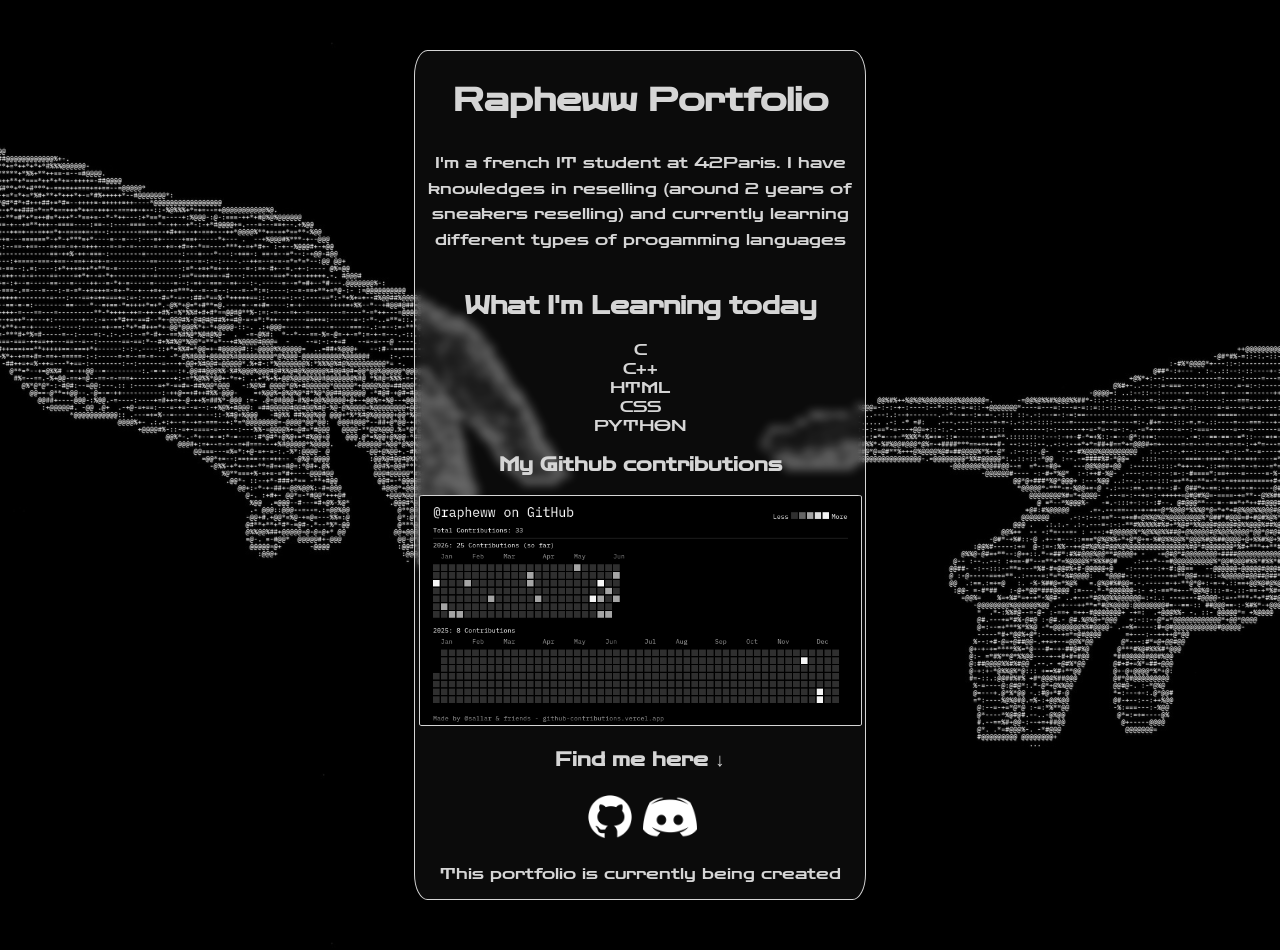
==== index.html @ 946ac12a "fist version" ====
<!DOCTYPE html>
<html lang="en">
<head>
    <meta charset="UTF-8">
    <meta name="viewport" content="width=device-width, initial-scale=1.0">
    <title>rapheww</title>
    <link rel="stylesheet" href="style.css">
    
    <link rel="preconnect" href="https://fonts.googleapis.com">
    <link rel="preconnect" href="https://fonts.gstatic.com" crossorigin>
    <link href="https://fonts.googleapis.com/css2?family=Zen+Dots&display=swap" rel="stylesheet">
</head>
<body>
    <div class="card">
        <h1>Rapheww Portfolio</h1>
        <p class="bio">I'm a french IT student at 42Paris. I have knowledges in reselling (around 2 years of sneakers reselling) and currently  learning different types of progamming languages</p>
        <h2>What I'm Learning today</h2>
        <ul>
            <li>C</li>
            <li>C++</li>
            <li>HTML</li>
            <li>CSS</li>
            <li>PYTHON</li>
        </ul>
        <h3>My Github contributions</h3>
        <img class="githubcommit" src="contributions.png" alt="contributions github">
        <h3>Find me here ↓</h3>
        <a href="https://github.com/rapheww"><img class="social" src="github.png" alt="github img link"></a>
        <a href="https://discordapp.com/users/512338745471795251"><img class="social" src="discord.png" alt="discord img link"></a>
        <p class="status">This portfolio is currently being created</p>
    </div>
    
</body>
</html>
---- style.css ----
html, body {
    height: 100%;
    margin: 0;
}

body {
    background-image: url('bg.jpg');
    background-size: cover;
    background-position: center;

    color: #D5D5D5;
    font-family: 'Zen Dots', sans-serif;
    text-align: center;

    height: 100vh;
    margin-top: 50px;
}
.card{
    display: block;
    border-radius: 3%;
    background-color: rgba(211, 211, 211, 0.05);
    backdrop-filter: blur(5px) brightness(1);
    width: 450px;
    margin: auto;
    border: 1px solid #D5D5D5;
    transition: transform 0.5s;
}
.card:hover{
    transform: scale(1.1);
}
h1{
    margin: 30px; 
}
.bio{
    max-width: 700px; 
    margin: 0 auto 40px auto; 
    line-height: 1.6;
}
ul{
    list-style-type: none; 
    padding-left: 0px;
    text-align: center; 
    display: block;
}
.social{
    display: inline;
    margin: auto;
    width: 12%;
}

.githubcommit{
    border-radius: 1%;
    border: 1px solid #D5D5D5;
    display: inline;
    margin: auto;
    width: 98%;
}

.zen-dots-regular{
    font-family: "Zen Dots", sans-serif; 
    font-weight: 400; 
    font-style: normal;
}
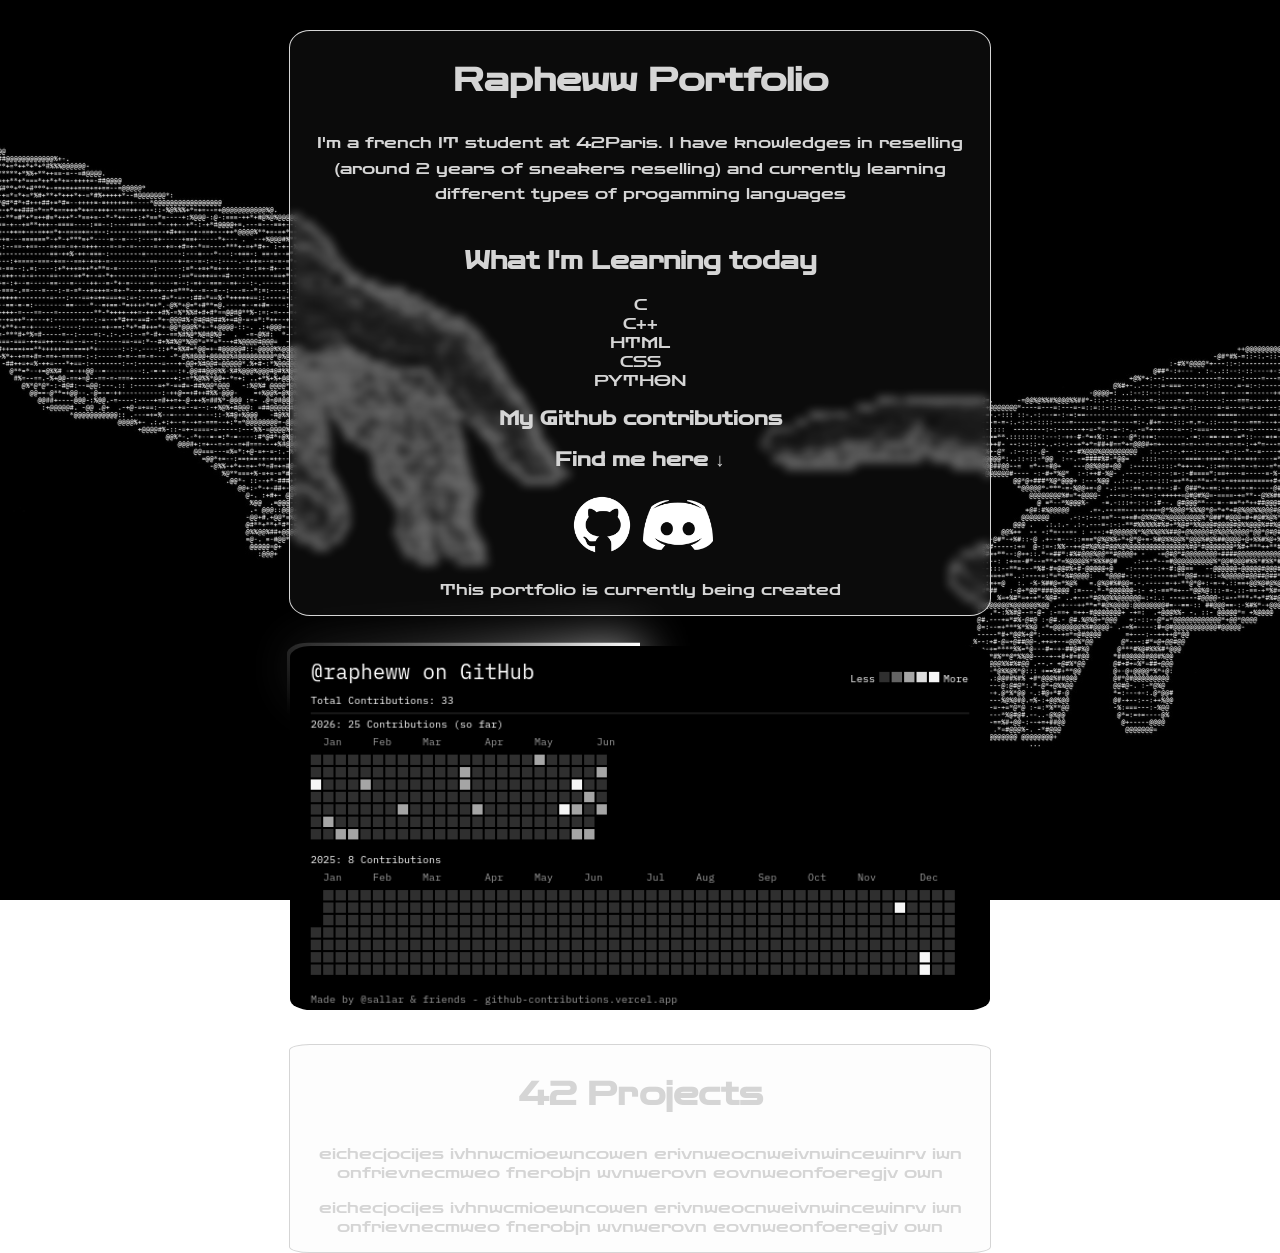
==== commit 0705851f: "add border" ====
--- a/index.html
+++ b/index.html
@@ -9,6 +9,7 @@
     <link rel="preconnect" href="https://fonts.googleapis.com">
     <link rel="preconnect" href="https://fonts.gstatic.com" crossorigin>
     <link href="https://fonts.googleapis.com/css2?family=Zen+Dots&display=swap" rel="stylesheet">
+    
 </head>
 <body>
     <div class="card">
@@ -23,12 +24,19 @@
             <li>PYTHON</li>
         </ul>
         <h3>My Github contributions</h3>
-        <img class="githubcommit" src="contributions.png" alt="contributions github">
+        
         <h3>Find me here ↓</h3>
         <a href="https://github.com/rapheww"><img class="social" src="github.png" alt="github img link"></a>
         <a href="https://discordapp.com/users/512338745471795251"><img class="social" src="discord.png" alt="discord img link"></a>
         <p class="status">This portfolio is currently being created</p>
     </div>
-    
+    <div class="githubcommits">
+        <img class="githubcommit" src="contributions.png" alt="contributions github">
+    </div>
+    <div class="projects">
+        <h1>42 Projects</h1>
+        <p>eichecjocijes ivhnwcmioewncowen erivnweocnweivnwincewinrv iwn onfrievnecmweo fnerobjn wvnwerovn eovnweonfoeregjv own </p>
+        <p>eichecjocijes ivhnwcmioewncowen erivnweocnweivnwincewinrv iwn onfrievnecmweo fnerobjn wvnwerovn eovnweonfoeregjv own </p>
+    </div>
 </body>
 </html>
--- a/style.css
+++ b/style.css
@@ -7,27 +7,31 @@
     background-image: url('bg.jpg');
     background-size: cover;
     background-position: center;
+    background-attachment: fixed;
 
     color: #D5D5D5;
     font-family: 'Zen Dots', sans-serif;
     text-align: center;
 
     height: 100vh;
-    margin-top: 50px;
+    margin-top: 30px;
 }
+
 .card{
     display: block;
     border-radius: 3%;
     background-color: rgba(211, 211, 211, 0.05);
     backdrop-filter: blur(5px) brightness(1);
-    width: 450px;
+    width: 700px;
     margin: auto;
     border: 1px solid #D5D5D5;
     transition: transform 0.5s;
 }
+
 .card:hover{
-    transform: scale(1.1);
+    transform: scale(1.05);
 }
+
 h1{
     margin: 30px; 
 }
@@ -45,15 +49,82 @@
 .social{
     display: inline;
     margin: auto;
-    width: 12%;
+    width: 10%;
+    transition: transform 0.5s;
+}
+
+.social:hover{
+    transform: scale(1.1);
+}
+
+.githubcommits{
+    display: inline-block;
+    position: relative;
+    margin: auto;
+    margin-top: 30px;
+    width: 700px;
+    transition: transform 0.5s;
+}
+
+.githubcommits:hover{
+    transform: scale(1.05);
 }
 
 .githubcommit{
-    border-radius: 1%;
+    border-radius: 3%;
+    display: block;
+    margin: auto;
+    width: 100%;
+}
+
+@property --angle{
+    syntax: "<angle>";
+    initial-value: 0deg;
+    inherits: false;
+}
+
+.githubcommits::after, .githubcommits::before{
+    content: '';
+    position: absolute;
+    height: 100%;
+    width: 100%;
+    background-image: conic-gradient(from var(--angle), transparent 80%, white);
+    top: 50%;
+    left: 50%;
+    translate: -50% -50%;
+    z-index: -1;
+    padding: 3px;
+    border-radius: 3%;
+    animation: 5s spin linear infinite;
+}
+.githubcommits::before{
+    filter: blur(1.5rem);
+    opacity: 0.75;
+}
+
+@keyframes spin{
+    from{
+        --angle: 0deg;
+    }
+    to{
+        --angle: 360deg;
+    }
+}
+
+.projects{
+    display: block;
+    border-radius: 3%;
+    background-color: rgba(211, 211, 211, 0.05);
+    backdrop-filter: blur(5px) brightness(1);
+    width: 700px;
+    margin: auto;
+    margin-top: 30px;
     border: 1px solid #D5D5D5;
-    display: inline;
-    margin: auto;
-    width: 98%;
+    transition: transform 0.5s;
+}
+
+.projects:hover{
+    transform: scale(1.05);
 }
 
 .zen-dots-regular{
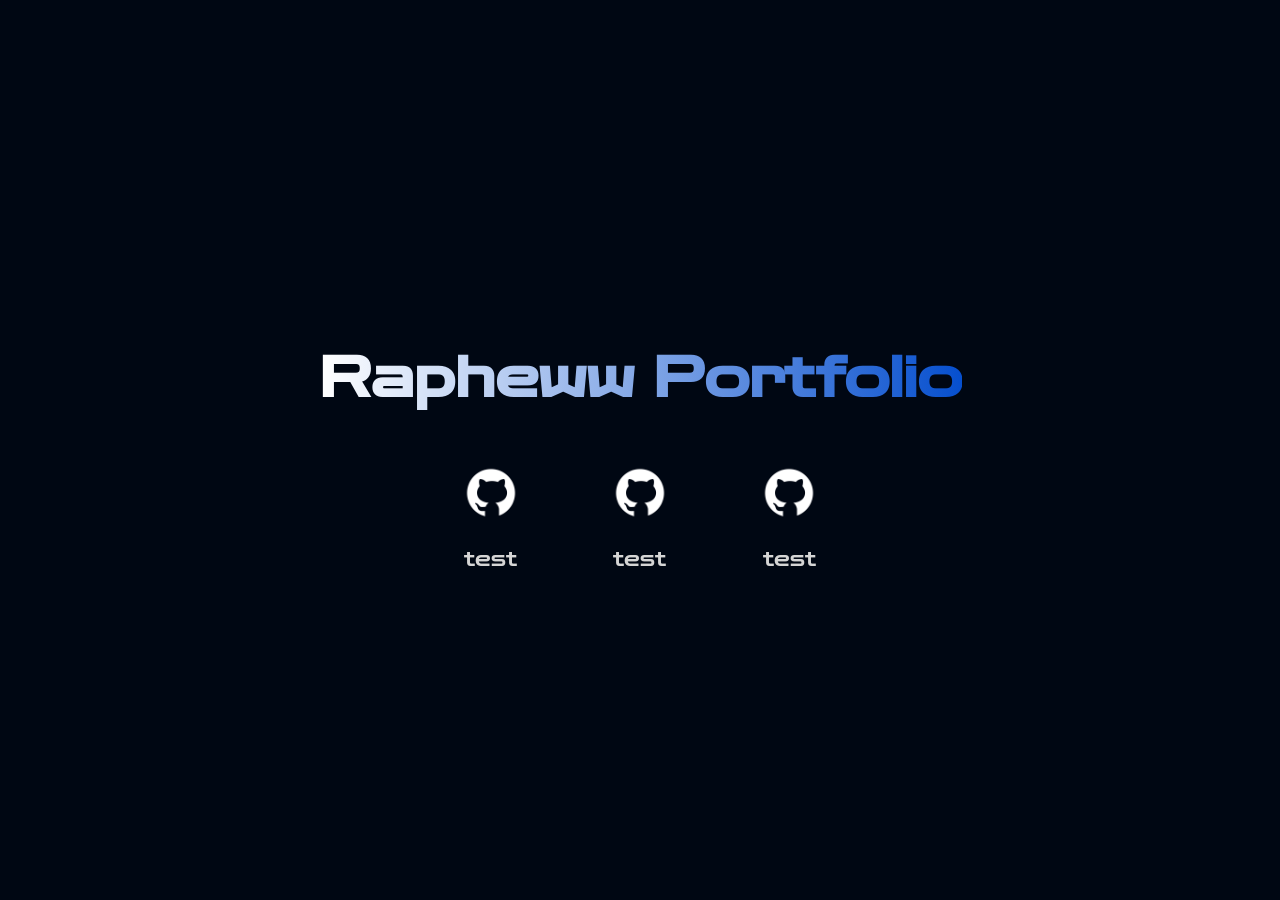
==== commit 118ee058: "new version" ====
--- a/index.html
+++ b/index.html
@@ -3,40 +3,30 @@
 <head>
     <meta charset="UTF-8">
     <meta name="viewport" content="width=device-width, initial-scale=1.0">
-    <title>rapheww</title>
+    <title>Home</title>
     <link rel="stylesheet" href="style.css">
-    
+
     <link rel="preconnect" href="https://fonts.googleapis.com">
     <link rel="preconnect" href="https://fonts.gstatic.com" crossorigin>
     <link href="https://fonts.googleapis.com/css2?family=Zen+Dots&display=swap" rel="stylesheet">
-    
 </head>
 <body>
+    <div class="intro">
+        <h1>Rapheww Portfolio</h1>
+    </div>
     <div class="card">
-        <h1>Rapheww Portfolio</h1>
-        <p class="bio">I'm a french IT student at 42Paris. I have knowledges in reselling (around 2 years of sneakers reselling) and currently  learning different types of progamming languages</p>
-        <h2>What I'm Learning today</h2>
-        <ul>
-            <li>C</li>
-            <li>C++</li>
-            <li>HTML</li>
-            <li>CSS</li>
-            <li>PYTHON</li>
-        </ul>
-        <h3>My Github contributions</h3>
-        
-        <h3>Find me here ↓</h3>
-        <a href="https://github.com/rapheww"><img class="social" src="github.png" alt="github img link"></a>
-        <a href="https://discordapp.com/users/512338745471795251"><img class="social" src="discord.png" alt="discord img link"></a>
-        <p class="status">This portfolio is currently being created</p>
-    </div>
-    <div class="githubcommits">
-        <img class="githubcommit" src="contributions.png" alt="contributions github">
-    </div>
-    <div class="projects">
-        <h1>42 Projects</h1>
-        <p>eichecjocijes ivhnwcmioewncowen erivnweocnweivnwincewinrv iwn onfrievnecmweo fnerobjn wvnwerovn eovnweonfoeregjv own </p>
-        <p>eichecjocijes ivhnwcmioewncowen erivnweocnweivnwincewinrv iwn onfrievnecmweo fnerobjn wvnwerovn eovnweonfoeregjv own </p>
+        <div class="me">
+                <a href="home.html"><img id="me" src="github.png" alt="me img link"></a>
+                <p>test</p>
+        </div>
+        <div class="learn">
+                <a href="home.html"><img id="me" src="github.png" alt="me img link"></a>
+                <p>test</p>
+        </div>
+        <div class="project">
+                <a href="home.html"><img id="me" src="github.png" alt="me img link"></a>
+                <p>test</p>
+        </div>
     </div>
 </body>
 </html>
--- a/style.css
+++ b/style.css
@@ -1,10 +1,10 @@
 html, body {
-    height: 100%;
+    min-height: 100%;
     margin: 0;
 }
 
 body {
-    background-image: url('bg.jpg');
+    background-color: #000713;
     background-size: cover;
     background-position: center;
     background-attachment: fixed;
@@ -13,118 +13,75 @@
     font-family: 'Zen Dots', sans-serif;
     text-align: center;
 
-    height: 100vh;
-    margin-top: 30px;
+    min-height: 100vh;
+
+    box-sizing: border-box;
+    display: flex;
+    flex-direction: column;
+    justify-content: center;
+    align-items: center;
+    gap: 15px;
 }
 
-.card{
-    display: block;
-    border-radius: 3%;
-    background-color: rgba(211, 211, 211, 0.05);
-    backdrop-filter: blur(5px) brightness(1);
-    width: 700px;
-    margin: auto;
-    border: 1px solid #D5D5D5;
-    transition: transform 0.5s;
+.slide-in {
+    opacity: 0;
+    transform: translateY(20px);
+    animation: slideIn 1.5s ease forwards;
 }
 
-.card:hover{
-    transform: scale(1.05);
-}
-
-h1{
-    margin: 30px; 
-}
-.bio{
-    max-width: 700px; 
-    margin: 0 auto 40px auto; 
-    line-height: 1.6;
-}
-ul{
-    list-style-type: none; 
-    padding-left: 0px;
-    text-align: center; 
-    display: block;
-}
-.social{
-    display: inline;
-    margin: auto;
-    width: 10%;
-    transition: transform 0.5s;
-}
-
-.social:hover{
-    transform: scale(1.1);
-}
-
-.githubcommits{
-    display: inline-block;
-    position: relative;
-    margin: auto;
-    margin-top: 30px;
-    width: 700px;
-    transition: transform 0.5s;
-}
-
-.githubcommits:hover{
-    transform: scale(1.05);
-}
-
-.githubcommit{
-    border-radius: 3%;
-    display: block;
-    margin: auto;
-    width: 100%;
-}
-
-@property --angle{
-    syntax: "<angle>";
-    initial-value: 0deg;
-    inherits: false;
-}
-
-.githubcommits::after, .githubcommits::before{
-    content: '';
-    position: absolute;
-    height: 100%;
-    width: 100%;
-    background-image: conic-gradient(from var(--angle), transparent 80%, white);
-    top: 50%;
-    left: 50%;
-    translate: -50% -50%;
-    z-index: -1;
-    padding: 3px;
-    border-radius: 3%;
-    animation: 5s spin linear infinite;
-}
-.githubcommits::before{
-    filter: blur(1.5rem);
-    opacity: 0.75;
-}
-
-@keyframes spin{
-    from{
-        --angle: 0deg;
+@keyframes slideIn {
+    from {
+        opacity: 0;
+        transform: translateY(20px);
     }
-    to{
-        --angle: 360deg;
+    to {
+        opacity: 1;
+        transform: translateY(0);
     }
 }
 
-.projects{
-    display: block;
-    border-radius: 3%;
-    background-color: rgba(211, 211, 211, 0.05);
-    backdrop-filter: blur(5px) brightness(1);
-    width: 700px;
-    margin: auto;
-    margin-top: 30px;
-    border: 1px solid #D5D5D5;
-    transition: transform 0.5s;
+.intro h1,
+.card div {
+    opacity: 0;
+    animation: slideIn 3s cubic-bezier(0.22, 1, 0.36, 1) forwards;
 }
 
-.projects:hover{
-    transform: scale(1.05);
+.intro h1{
+    display: inline-block;
+    background: linear-gradient(to right, white, #064fce);
+    background-clip: text;
+    -webkit-background-clip: text;
+    -webkit-text-fill-color: transparent;
+    font-size: 55px;
+    /* border: 1px solid red; */
+}
+
+.card {
+    display: flex;
+    justify-content: center;
+    /* border: 1px solid green; */
+    width: 35%;
+}
+
+.card div {
+    /* border: 1px solid red; */
+    width: 34%;
+    display: flex;
+    flex-direction: column;
+    justify-content: center;
+    align-items: center;
+}
+
+.card div img {
+    /* border: 1px solid blue; */
+    width: 40%;
+    height: auto;
+    margin-bottom: auto;
+}
+
+.card div p{
+    /* border: 1px solid purple; */
+    font-size: 20px;
 }
 
 .zen-dots-regular{
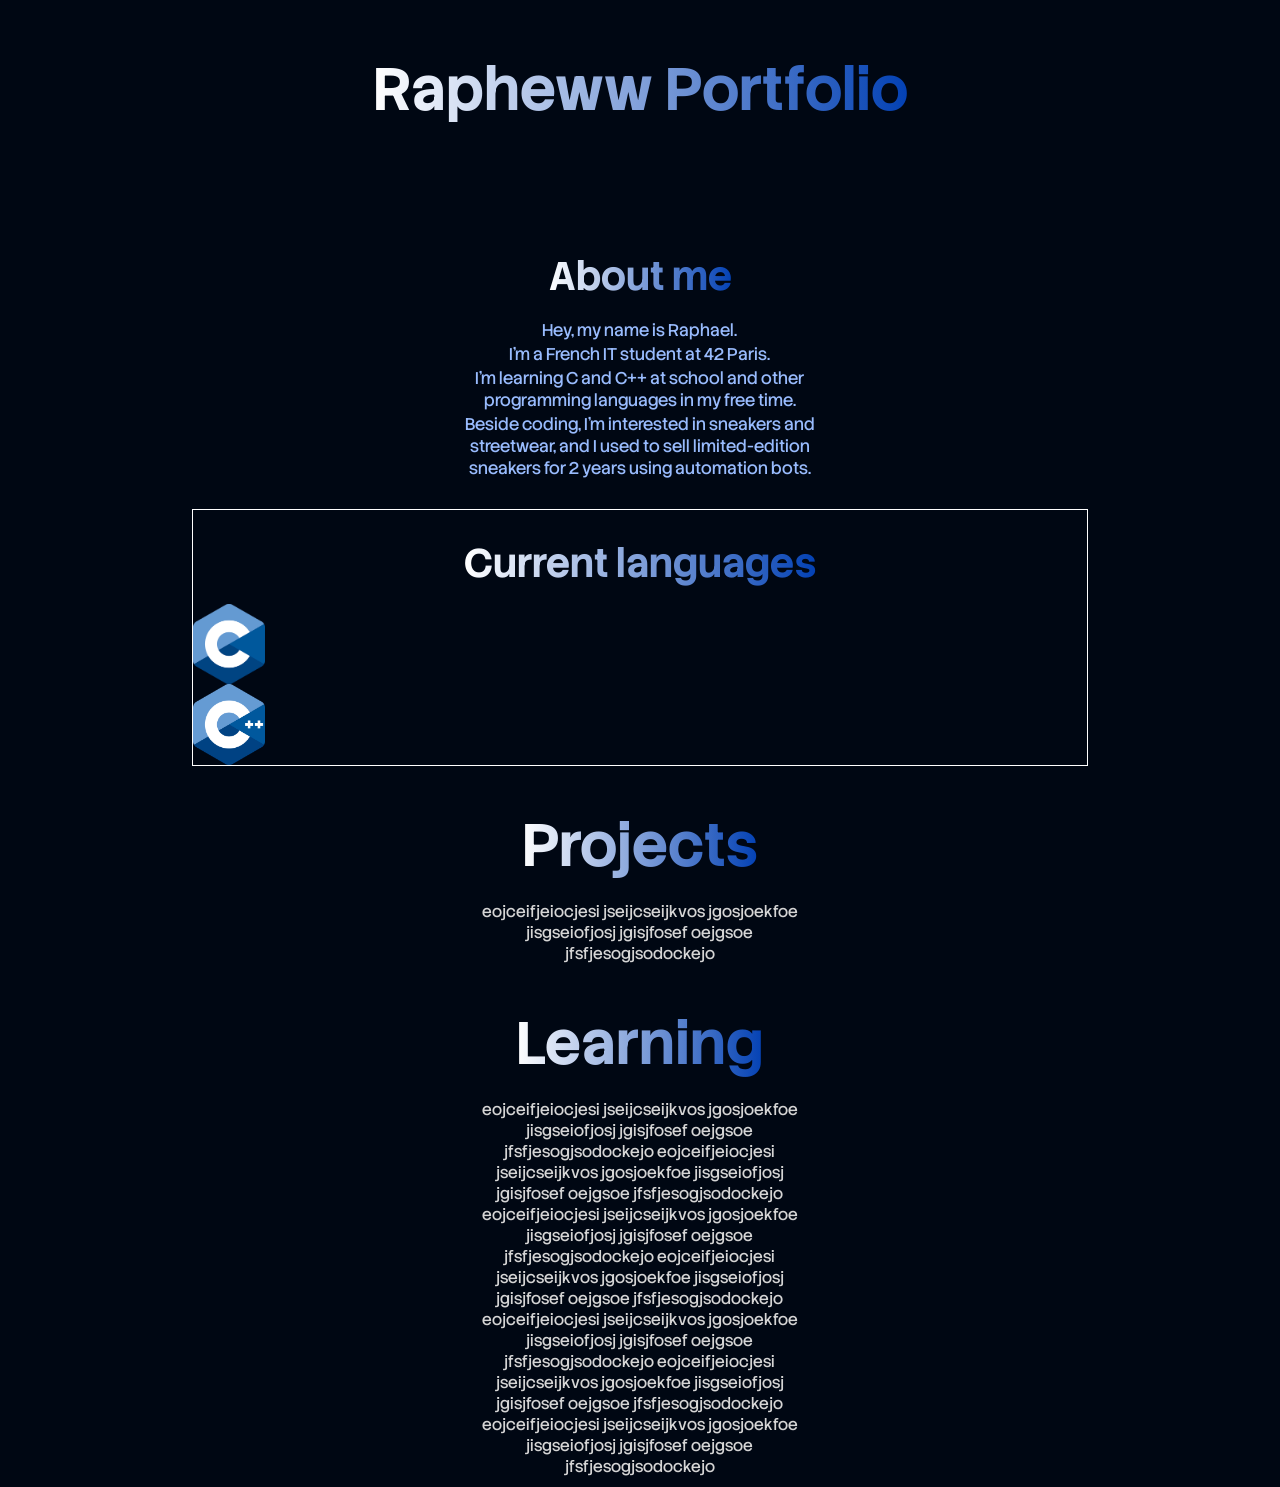
==== commit e709f89c: "bof" ====
--- a/index.html
+++ b/index.html
@@ -8,24 +8,39 @@
 
     <link rel="preconnect" href="https://fonts.googleapis.com">
     <link rel="preconnect" href="https://fonts.gstatic.com" crossorigin>
-    <link href="https://fonts.googleapis.com/css2?family=Zen+Dots&display=swap" rel="stylesheet">
+    <link href="https://fonts.googleapis.com/css2?family=Stack+Sans+Headline:wght@200..700&display=swap" rel="stylesheet">
 </head>
 <body>
     <div class="intro">
         <h1>Rapheww Portfolio</h1>
-    </div>
-    <div class="card">
-        <div class="me">
-                <a href="home.html"><img id="me" src="github.png" alt="me img link"></a>
-                <p>test</p>
+        <div class="aboutme">
+            <h1>About me</h1>
+            <p>Hey, my name is Raphael.</p>
+            <p>I'm a French IT student at 42 Paris.</p>
+            <p>I'm learning C and C++ at school 
+                and other programming languages in my free time.
+                
+                <p>Beside coding, I'm interested in sneakers and streetwear, and I used to sell limited-edition sneakers for 2 years using automation bots.</p> 
+            </p>
+        </div>
+        <div class="current">
+            <h1>Current languages</h1>
+            <img src="C.png" alt="c pics"/>
+            <img src="c++.png" alt="c++ pics"/>
+        </div>
+        <div class="project">
+            <h1>Projects</h1>
+            <p>eojceifjeiocjesi jseijcseijkvos jgosjoekfoe jisgseiofjosj jgisjfosef oejgsoe jfsfjesogjsodockejo </p>
         </div>
         <div class="learn">
-                <a href="home.html"><img id="me" src="github.png" alt="me img link"></a>
-                <p>test</p>
-        </div>
-        <div class="project">
-                <a href="home.html"><img id="me" src="github.png" alt="me img link"></a>
-                <p>test</p>
+            <h1>Learning</h1>
+            <p>eojceifjeiocjesi jseijcseijkvos jgosjoekfoe jisgseiofjosj jgisjfosef oejgsoe jfsfjesogjsodockejo
+                eojceifjeiocjesi jseijcseijkvos jgosjoekfoe jisgseiofjosj jgisjfosef oejgsoe jfsfjesogjsodockejo
+            eojceifjeiocjesi jseijcseijkvos jgosjoekfoe jisgseiofjosj jgisjfosef oejgsoe jfsfjesogjsodockejo
+        eojceifjeiocjesi jseijcseijkvos jgosjoekfoe jisgseiofjosj jgisjfosef oejgsoe jfsfjesogjsodockejo
+    eojceifjeiocjesi jseijcseijkvos jgosjoekfoe jisgseiofjosj jgisjfosef oejgsoe jfsfjesogjsodockejo
+eojceifjeiocjesi jseijcseijkvos jgosjoekfoe jisgseiofjosj jgisjfosef oejgsoe jfsfjesogjsodockejo
+eojceifjeiocjesi jseijcseijkvos jgosjoekfoe jisgseiofjosj jgisjfosef oejgsoe jfsfjesogjsodockejo </p>
         </div>
     </div>
 </body>
--- a/style.css
+++ b/style.css
@@ -1,6 +1,7 @@
 html, body {
     min-height: 100%;
     margin: 0;
+    scroll-behavior: smooth;
 }
 
 body {
@@ -10,82 +11,72 @@
     background-attachment: fixed;
 
     color: #D5D5D5;
-    font-family: 'Zen Dots', sans-serif;
+    font-family: 'Stack Sans Headline', sans-serif;
     text-align: center;
 
     min-height: 100vh;
 
     box-sizing: border-box;
     display: flex;
-    flex-direction: column;
     justify-content: center;
-    align-items: center;
-    gap: 15px;
 }
 
-.slide-in {
-    opacity: 0;
-    transform: translateY(20px);
-    animation: slideIn 1.5s ease forwards;
-}
-
-@keyframes slideIn {
-    from {
-        opacity: 0;
-        transform: translateY(20px);
-    }
-    to {
-        opacity: 1;
-        transform: translateY(0);
-    }
-}
-
-.intro h1,
-.card div {
-    opacity: 0;
-    animation: slideIn 3s cubic-bezier(0.22, 1, 0.36, 1) forwards;
+.intro{
+    margin: 10px;
+    width: 70%;
 }
 
 .intro h1{
     display: inline-block;
-    background: linear-gradient(to right, white, #064fce);
+    background: linear-gradient(to right, #ffffff, #0341b4);
     background-clip: text;
     -webkit-background-clip: text;
     -webkit-text-fill-color: transparent;
-    font-size: 55px;
+    font-size: 60px;
+    margin-bottom: 15px;
     /* border: 1px solid red; */
 }
 
-.card {
-    display: flex;
-    justify-content: center;
-    /* border: 1px solid green; */
-    width: 35%;
+.aboutme{
+    margin-top: 80px;
+    /* border: 1px solid blue; */
+    width: 100%;
+    text-align: center;
+    font-size: 17px;
+    color: #98bbfd;
 }
 
-.card div {
-    /* border: 1px solid red; */
-    width: 34%;
+.aboutme h1{
+    font-size: 40px;
+}
+
+p{
+    margin: auto;
+    margin-top: 2px;
+    width: 40%;
+}
+
+.current{
+    margin-top: 30px;
+    border: 1px solid white;
+    text-align: center;
+    font-size: 17px;
+    color: #98bbfd;
+}
+
+.current img{
     display: flex;
     flex-direction: column;
-    justify-content: center;
-    align-items: center;
+    width: 8%;
 }
 
-.card div img {
-    /* border: 1px solid blue; */
-    width: 40%;
-    height: auto;
-    margin-bottom: auto;
+.current h1{
+    font-size: 40px;
 }
 
-.card div p{
-    /* border: 1px solid purple; */
-    font-size: 20px;
-}
-
-.zen-dots-regular{
-    font-family: "Zen Dots", sans-serif; 
-    font-weight: 400; 
-    font-style: normal;
+.stack-sans-headline-fonts {
+  font-family: "Stack Sans Headline", sans-serif;
+  font-optical-sizing: auto;
+  font-weight: 20px;
+  font-style: normal;
 }
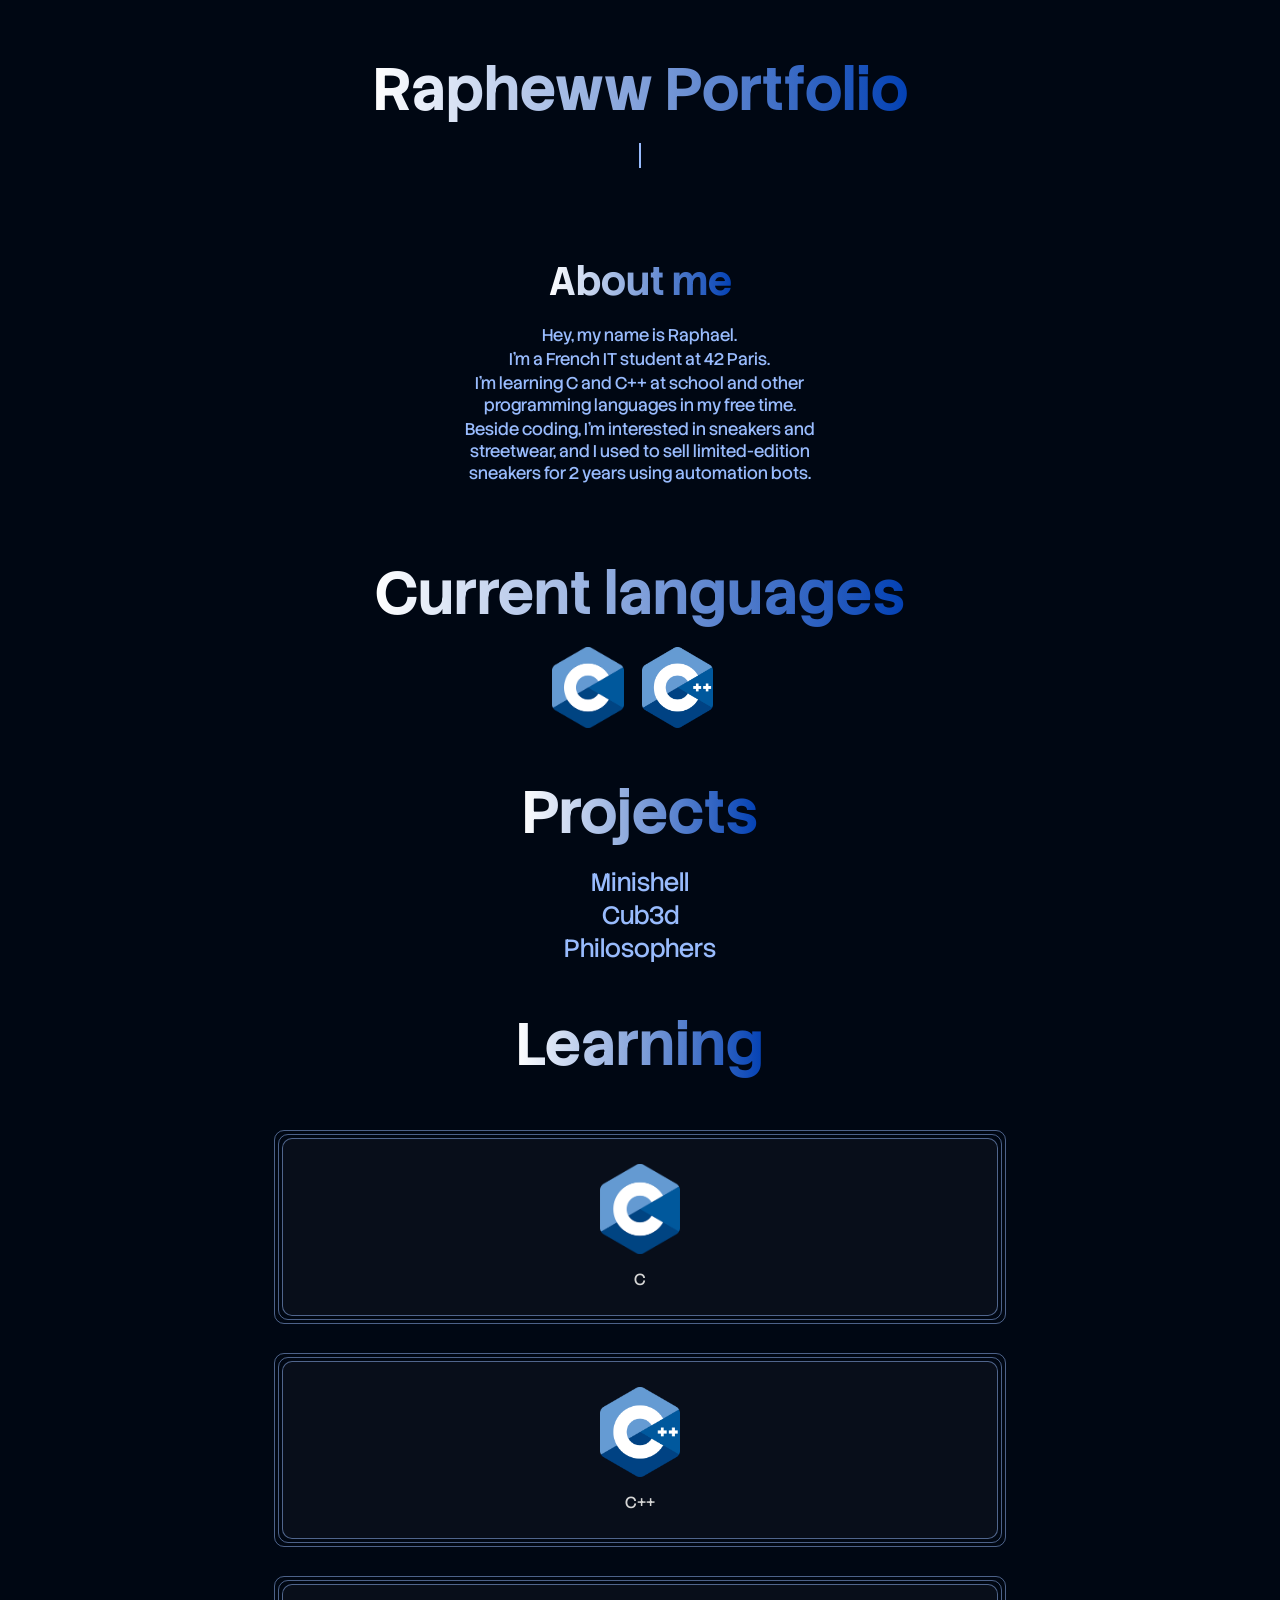
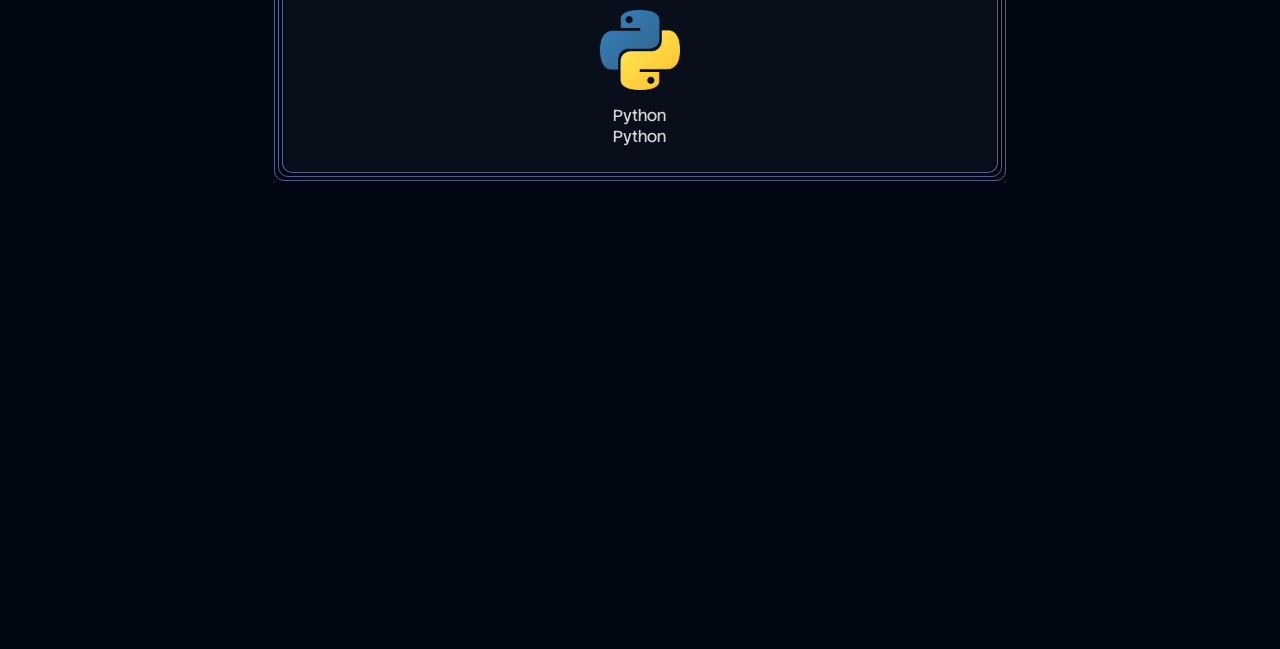
==== commit 79146607: "first version" ====
--- a/index.html
+++ b/index.html
@@ -10,9 +10,11 @@
     <link rel="preconnect" href="https://fonts.gstatic.com" crossorigin>
     <link href="https://fonts.googleapis.com/css2?family=Stack+Sans+Headline:wght@200..700&display=swap" rel="stylesheet">
 </head>
+
 <body>
     <div class="intro">
         <h1>Rapheww Portfolio</h1>
+        <h3 class="typing">Ongoing website</h3>
         <div class="aboutme">
             <h1>About me</h1>
             <p>Hey, my name is Raphael.</p>
@@ -25,23 +27,64 @@
         </div>
         <div class="current">
             <h1>Current languages</h1>
-            <img src="C.png" alt="c pics"/>
-            <img src="c++.png" alt="c++ pics"/>
+            <div class="lang">
+                <img src="C.png" alt="c pics"/>
+                <img src="c++.png" alt="c++ pics"/>
+            </div>
         </div>
         <div class="project">
             <h1>Projects</h1>
-            <p>eojceifjeiocjesi jseijcseijkvos jgosjoekfoe jisgseiofjosj jgisjfosef oejgsoe jfsfjesogjsodockejo </p>
+            <ul>
+                <li>Minishell</li>
+                <li>Cub3d</li>
+                <li>Philosophers</li>
+            </ul>
         </div>
         <div class="learn">
             <h1>Learning</h1>
-            <p>eojceifjeiocjesi jseijcseijkvos jgosjoekfoe jisgseiofjosj jgisjfosef oejgsoe jfsfjesogjsodockejo
-                eojceifjeiocjesi jseijcseijkvos jgosjoekfoe jisgseiofjosj jgisjfosef oejgsoe jfsfjesogjsodockejo
-            eojceifjeiocjesi jseijcseijkvos jgosjoekfoe jisgseiofjosj jgisjfosef oejgsoe jfsfjesogjsodockejo
-        eojceifjeiocjesi jseijcseijkvos jgosjoekfoe jisgseiofjosj jgisjfosef oejgsoe jfsfjesogjsodockejo
-    eojceifjeiocjesi jseijcseijkvos jgosjoekfoe jisgseiofjosj jgisjfosef oejgsoe jfsfjesogjsodockejo
-eojceifjeiocjesi jseijcseijkvos jgosjoekfoe jisgseiofjosj jgisjfosef oejgsoe jfsfjesogjsodockejo
-eojceifjeiocjesi jseijcseijkvos jgosjoekfoe jisgseiofjosj jgisjfosef oejgsoe jfsfjesogjsodockejo </p>
+
+            <div class="learning">
+
+                <div class="card">
+                    <img src="C.png" alt="C">
+                    <p>C</p>
+                </div>
+
+                <div class="card">
+                    <img src="c++.png" alt="C++">
+                    <p>C++</p>
+                </div>
+
+                <div class="card">
+                    <img src="pyt.png" alt="Python">
+                    <p>Python</p>
+                    <p>Python</p>
+                </div>
+                <div class="card">
+                    <img src="html.svg" alt="Python">
+                    <p>Html</p>
+                </div>
+                <div class="card">
+                    <img src="css.png" alt="Python">
+                    <p>Css</p>
+                </div>
+            </div>
         </div>
     </div>
+    <script>
+        const elements = document.querySelectorAll('.aboutme, .project, .current, .learn, .card');
+
+        const observer = new IntersectionObserver((entries) => {
+            entries.forEach(entry => {
+                if (entry.isIntersecting) {
+                    entry.target.classList.add('show');
+                }
+            });
+        }, {
+            threshold: 0.1
+        });
+
+        elements.forEach(el => observer.observe(el));
+    </script>
 </body>
 </html>
--- a/style.css
+++ b/style.css
@@ -21,9 +21,25 @@
     justify-content: center;
 }
 
+.card,
+.aboutme,
+.project,
+.current,
+.learn {
+    opacity: 0;
+    transform: translateY(40px);
+    transition: all 1s ease;
+}
+
+.show {
+    opacity: 1;
+    transform: translateY(0);
+}
+
 .intro{
     margin: 10px;
     width: 70%;
+    text-align: center;
 }
 
 .intro h1{
@@ -37,8 +53,32 @@
     /* border: 1px solid red; */
 }
 
+.typing{
+    display: block;
+    overflow: hidden;
+    white-space: nowrap;
+    border-right: 2px solid #98bbfd;
+    margin: auto;
+    margin-top: 0px;
+    width: 0;
+    color: rgba(128, 126, 126, 0.281);
+    animation:
+        typing 6s steps(20, end) infinite,
+        blink 0.8s infinite;
+}
+
+@keyframes typing{
+    0% { width: 0 }
+    50% { width: 12.5ch }
+    100% { width: 0 }
+}
+
+@keyframes blink{
+    50% { border-color: transparent }
+}
+
 .aboutme{
-    margin-top: 80px;
+    margin-top: 60px;
     /* border: 1px solid blue; */
     width: 100%;
     text-align: center;
@@ -58,20 +98,105 @@
 
 .current{
     margin-top: 30px;
-    border: 1px solid white;
+    /* border: 1px solid white; */
     text-align: center;
     font-size: 17px;
+}
+
+.current img{
+    flex-direction: column;
+    width: 8%;
+    margin-right: 15px;
+    /* border: 1px solid green; */
+}
+
+.current h1{
+    display: inline-block;
+    background: linear-gradient(to right, #ffffff, #0341b4);
+    background-clip: text;
+    -webkit-background-clip: text;
+    -webkit-text-fill-color: transparent;
+    font-size: 60px;
+    margin-bottom: 15px;
+}
+
+.project{
+    border: 1px solid 1px;
+}
+
+.project ul{
+    padding: 0;
+    margin: 0;
+    margin: auto;
+    list-style: none;
+    font-size: 25px;
     color: #98bbfd;
 }
 
-.current img{
+.learning{
+    width: 80%;
+    margin: 40px auto;
+
+    display: grid;
+
+    /* 4 colonnes qui deviennent automatiquement 2 ou 1 sur petit écran */
+    grid-template-columns: repeat(auto-fit, minmax(380px, 1fr));
+
+    gap: 45px;
+}
+
+.card{
     display: flex;
     flex-direction: column;
-    width: 8%;
-}
-
-.current h1{
-    font-size: 40px;
+    align-items: center;
+    position: relative;
+
+    padding: 25px;
+
+    border: 1px solid rgba(152, 187, 253, 0.5);
+    border-radius: 10px;
+
+    background: rgba(255,255,255,0.03);
+
+    transition: 0.3s;
+}
+
+.card::before{
+    content: "";
+    position: absolute;
+    inset: -5px;
+    border-radius: inherit;
+    border: 1px solid rgba(152, 187, 253, 0.5);
+    z-index: -1;
+}
+
+.card::after{
+    content: "";
+    position: absolute;
+    inset: -9px;
+    border-radius: inherit;
+    border: 1px solid rgba(152, 187, 253, 0.5);
+    z-index: -2;
+}
+
+.card p{
+    word-wrap: break-word;
+    overflow-wrap: break-word;
+    text-align: center;
+}
+
+/* .card:hover{
+    transform: translateY(-5px);
+} */
+
+.card img{
+    width: 80px;
+    margin-bottom: 15px;
+}
+
+.card p{
+    width: auto;
+    margin: 0;
 }
 
 .stack-sans-headline-fonts {
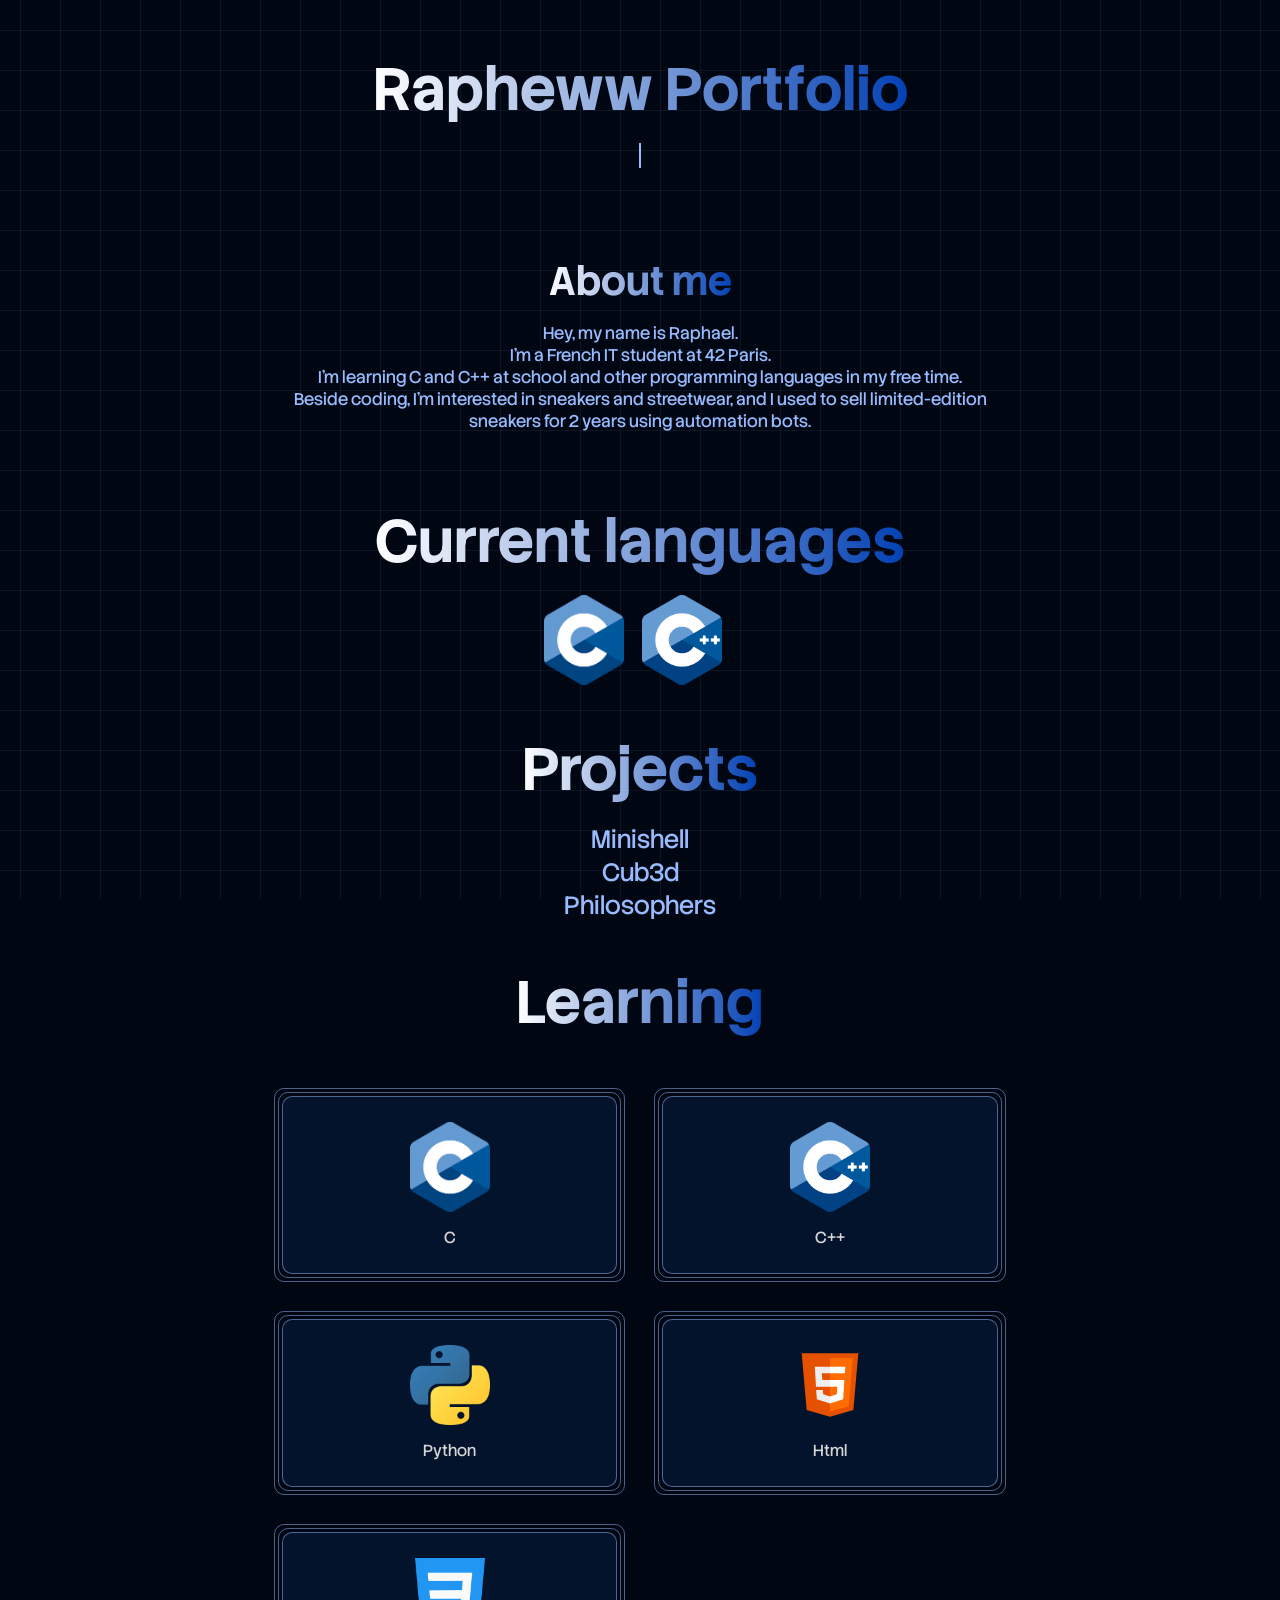
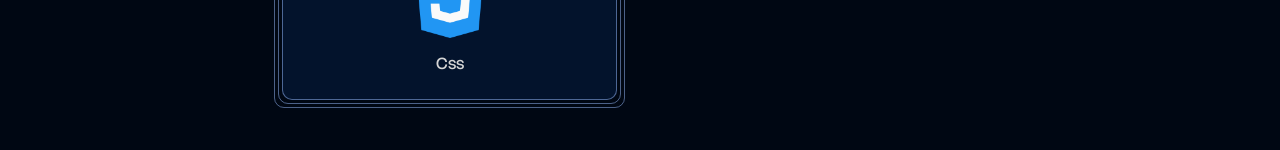
==== commit f58dc17b: "bg change" ====
--- a/index.html
+++ b/index.html
@@ -58,7 +58,6 @@
                 <div class="card">
                     <img src="pyt.png" alt="Python">
                     <p>Python</p>
-                    <p>Python</p>
                 </div>
                 <div class="card">
                     <img src="html.svg" alt="Python">
--- a/style.css
+++ b/style.css
@@ -8,6 +8,14 @@
     background-color: #000713;
     background-size: cover;
     background-position: center;
+    background-color: #000713;
+
+    background-image:
+        linear-gradient(rgba(152, 187, 253, 0.08) 1px, transparent 1px),
+        linear-gradient(90deg, rgba(152, 187, 253, 0.08) 1px, transparent 1px);
+
+    background-size: 40px 40px;
+
     background-attachment: fixed;
 
     color: #D5D5D5;
@@ -19,6 +27,7 @@
     box-sizing: border-box;
     display: flex;
     justify-content: center;
+    align-items: flex-start;
 }
 
 .card,
@@ -48,7 +57,7 @@
     background-clip: text;
     -webkit-background-clip: text;
     -webkit-text-fill-color: transparent;
-    font-size: 60px;
+    font-size: clamp(28px, 5vw, 60px);
     margin-bottom: 15px;
     /* border: 1px solid red; */
 }
@@ -91,9 +100,9 @@
 }
 
 p{
+    max-width: 700px;
+    width: 90%;
     margin: auto;
-    margin-top: 2px;
-    width: 40%;
 }
 
 .current{
@@ -105,7 +114,8 @@
 
 .current img{
     flex-direction: column;
-    width: 8%;
+    width: 80px;
+    max-width: 20vw;
     margin-right: 15px;
     /* border: 1px solid green; */
 }
@@ -133,16 +143,16 @@
     color: #98bbfd;
 }
 
-.learning{
+.learning {
     width: 80%;
+    max-width: 1200px;
     margin: 40px auto;
 
     display: grid;
-
-    /* 4 colonnes qui deviennent automatiquement 2 ou 1 sur petit écran */
-    grid-template-columns: repeat(auto-fit, minmax(380px, 1fr));
-
+    grid-template-columns: repeat(auto-fit, minmax(260px, 1fr));
     gap: 45px;
+
+    justify-content: center;
 }
 
 .card{
@@ -156,7 +166,7 @@
     border: 1px solid rgba(152, 187, 253, 0.5);
     border-radius: 10px;
 
-    background: rgba(255,255,255,0.03);
+    background: rgba(28, 123, 248, 0.11);
 
     transition: 0.3s;
 }
@@ -204,4 +214,26 @@
   font-optical-sizing: auto;
   font-weight: 20px;
   font-style: normal;
+}
+
+@media (max-width: 768px) {
+    .intro {
+        width: 95%;
+    }
+
+    .intro h1 {
+        font-size: 36px;
+    }
+
+    p {
+        width: 90%;
+    }
+
+    .current img {
+        width: 50px;
+    }
+
+    .typing {
+        font-size: 14px;
+    }
 }
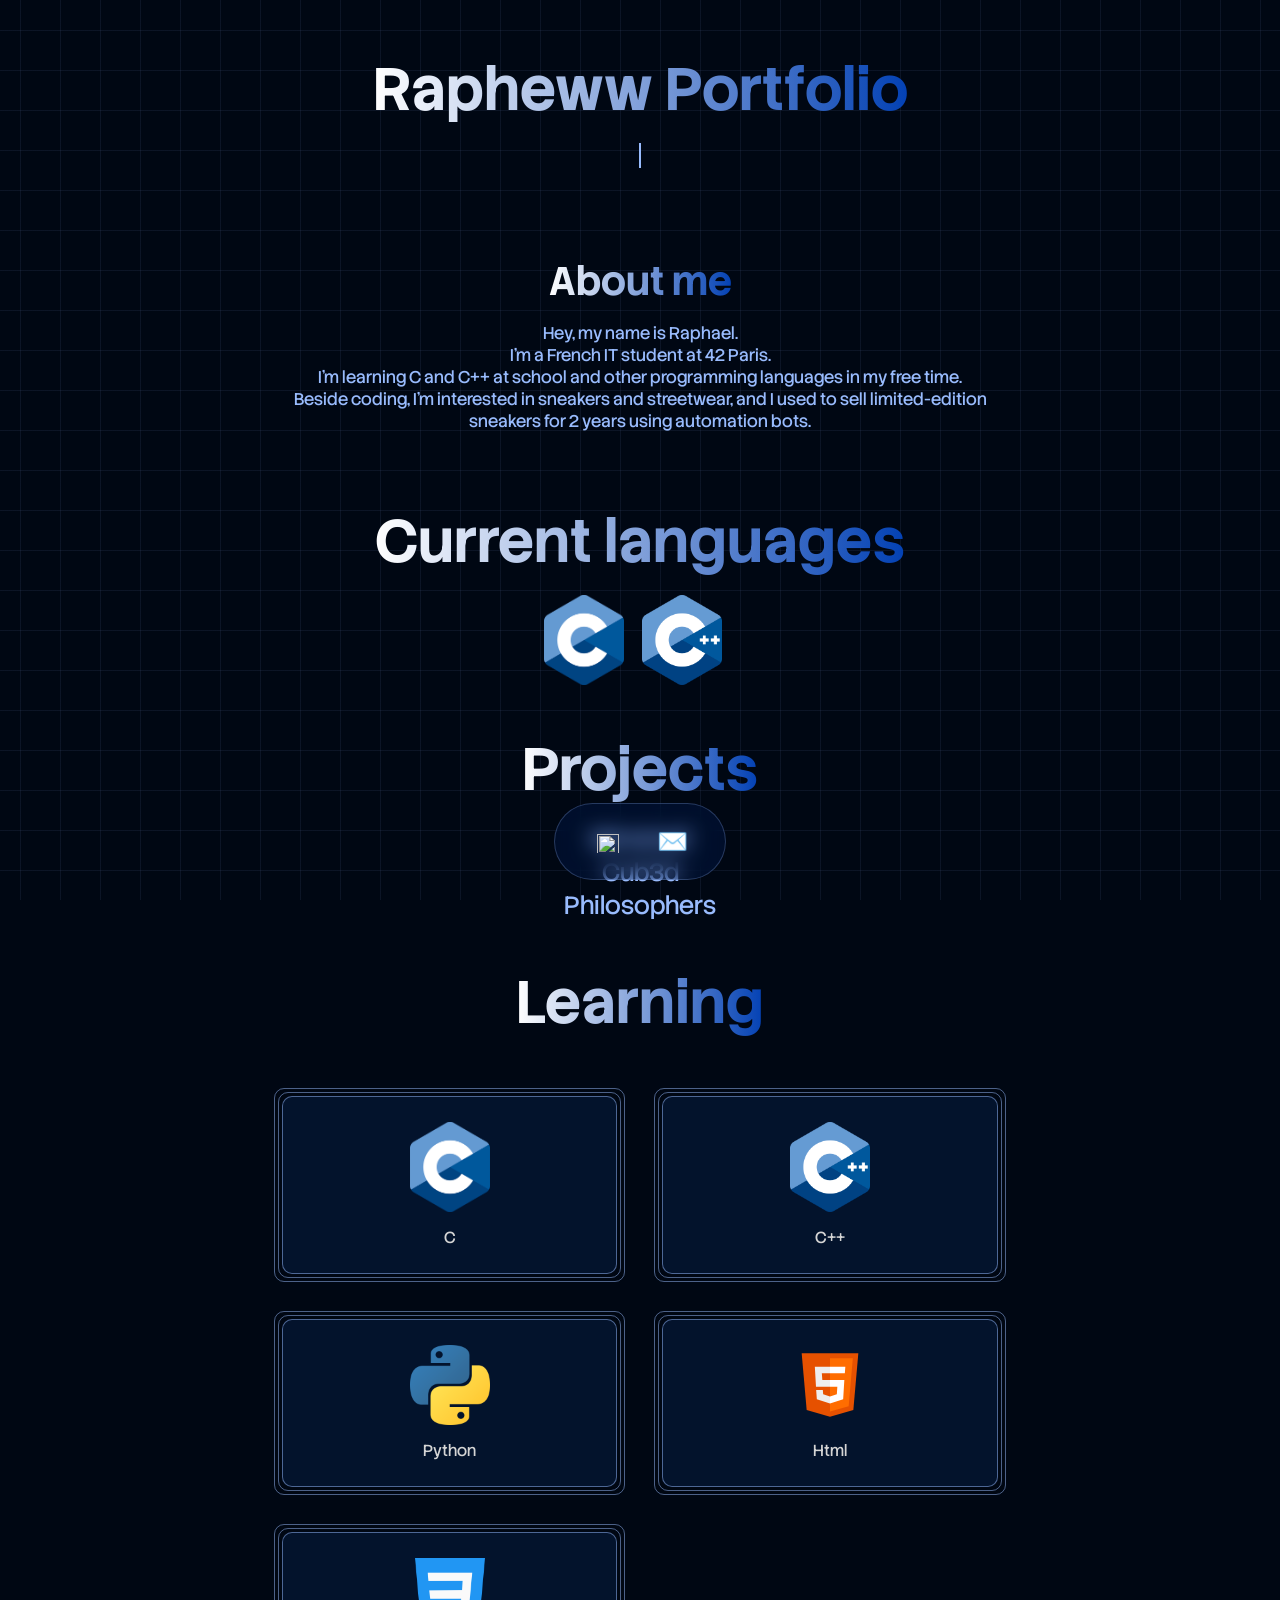
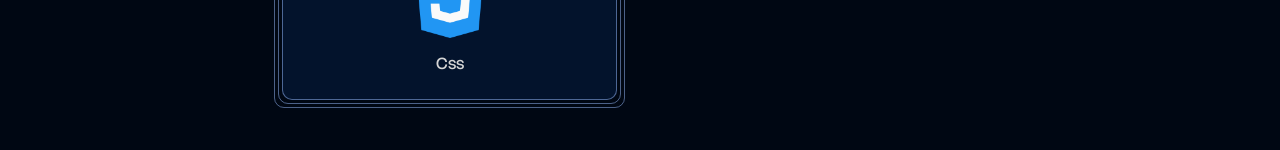
==== commit afdbb273: "dock" ====
--- a/index.html
+++ b/index.html
@@ -28,8 +28,8 @@
         <div class="current">
             <h1>Current languages</h1>
             <div class="lang">
-                <img src="C.png" alt="c pics"/>
-                <img src="c++.png" alt="c++ pics"/>
+                <img src="img/C.png" alt="c pics"/>
+                <img src="img/c++.png" alt="c++ pics"/>
             </div>
         </div>
         <div class="project">
@@ -46,44 +46,37 @@
             <div class="learning">
 
                 <div class="card">
-                    <img src="C.png" alt="C">
+                    <img src="img/C.png" alt="C">
                     <p>C</p>
                 </div>
 
                 <div class="card">
-                    <img src="c++.png" alt="C++">
+                    <img src="img/c++.png" alt="C++">
                     <p>C++</p>
                 </div>
 
                 <div class="card">
-                    <img src="pyt.png" alt="Python">
+                    <img src="img/pyt.png" alt="Python">
                     <p>Python</p>
                 </div>
                 <div class="card">
-                    <img src="html.svg" alt="Python">
+                    <img src="img/html.svg" alt="Python">
                     <p>Html</p>
                 </div>
                 <div class="card">
-                    <img src="css.png" alt="Python">
+                    <img src="img/css.png" alt="Python">
                     <p>Css</p>
                 </div>
             </div>
         </div>
     </div>
-    <script>
-        const elements = document.querySelectorAll('.aboutme, .project, .current, .learn, .card');
-
-        const observer = new IntersectionObserver((entries) => {
-            entries.forEach(entry => {
-                if (entry.isIntersecting) {
-                    entry.target.classList.add('show');
-                }
-            });
-        }, {
-            threshold: 0.1
-        });
-
-        elements.forEach(el => observer.observe(el));
-    </script>
+    <nav class="dock-menu">
+        <button class="dock-item" id="colorbtn">
+            <img id="laptop" src="https://em-content.zobj.net/source/apple/453/laptop_1f4bb.png">
+            <span id="colorText">purple</span>
+        </button>
+        <a href="#contact" class="dock-item">✉️ <span>Contact</span></a>
+    </nav>
+    <script src="index.js"></script>
 </body>
 </html>
--- a/style.css
+++ b/style.css
@@ -1,4 +1,4 @@
-html, body {
+html, body{
     min-height: 100%;
     margin: 0;
     scroll-behavior: smooth;
@@ -26,8 +26,27 @@
 
     box-sizing: border-box;
     display: flex;
+    flex-direction: column;
     justify-content: center;
-    align-items: flex-start;
+    align-items: center;
+}
+
+header{
+    margin-top: 20px;
+    border: 1px solid red;
+    width: 80%;
+    height: 50px;
+    display: flex;
+    justify-content: right;
+}
+
+#colorbtn {
+    cursor: pointer;
+    background: none;       /* Enlève le fond gris par défaut */
+    border: none;           /* Enlève les bordures par défaut */
+    padding: 0;             /* Enlève les marges internes */
+    font-family: inherit;
+    outline: none;
 }
 
 .card,
@@ -236,4 +255,135 @@
     .typing {
         font-size: 14px;
     }
+}
+
+/* --- LE NAVIGATION DOCK --- */
+.dock-menu {
+    position: fixed;
+    bottom: 20px;          
+    left: 50%;
+    transform: translateX(-50%); 
+    
+    display: flex;
+    align-items: center;   
+    gap: 20px;
+    padding: 15px 30px;
+    
+    /* 🔵 Couleur de fond et bordure en mode Bleu */
+    background: rgba(3, 65, 180, 0.15); 
+    border: 1px solid rgba(152, 187, 253, 0.25);
+    border-radius: 40px;
+    
+    backdrop-filter: blur(10px);
+    -webkit-backdrop-filter: blur(10px);
+    
+    z-index: 9999; 
+    transition: all 0.3s ease;
+}
+
+/* Style des liens/boutons dans le dock */
+.dock-item {
+    display: flex;
+    flex-direction: column;
+    align-items: center;
+    justify-content: center;
+    text-decoration: none;
+    color: #98bbfd;
+    font-size: 25px;
+    padding: 8px;
+    border-radius: 50%;
+    width: 45px;           /* Légèrement agrandi pour accueillir confortablement l'image */
+    height: 45px;
+    transition: all 0.2s cubic-bezier(0.175, 0.885, 0.32, 1.275);
+    position: relative;
+    box-sizing: border-box;
+}
+
+/* AJUSTEMENT : On réduit un peu la taille de l'image pour qu'elle respire dans le bouton */
+#laptop {
+    width: 22px;
+    height: 22px;
+    object-fit: contain;
+}
+
+/* Cache le texte par défaut pour ne garder que l'icône */
+.dock-item span {
+    position: absolute;
+    bottom: 55px;
+    font-size: 12px;
+    background: rgba(0, 7, 19, 0.9);
+    padding: 4px 8px;
+    border-radius: 5px;
+    border: 1px solid rgba(152, 187, 253, 0.3);
+    opacity: 0;
+    pointer-events: none;
+    transition: opacity 0.2s ease;
+    white-space: nowrap;
+    color: #D5D5D5;        /* Assure la lisibilité du texte */
+}
+
+/* --- ANIMATIONS AU SURVOL (Effet Apple) --- */
+.dock-item:hover {
+    transform: scale(1.3) translateY(-10px); 
+    background: rgba(152, 187, 253, 0.15);
+    color: #98bbfd;
+}
+
+/* Affiche le texte de l'icône au survol */
+.dock-item:hover span {
+    opacity: 1;
+}
+
+/* ==========================================================================
+   AJOUT : CONFIGURATION DU THÈME PURPLE (Sans toucher au reste)
+   ========================================================================== */
+
+/* Fond et Grille du Mode Purple */
+body[data-theme="purple"] {
+    background-color: #06000f;
+    background-image:
+        linear-gradient(rgba(141, 91, 255, 0.05) 1px, transparent 1px),
+        linear-gradient(90deg, rgba(141, 91, 255, 0.05) 1px, transparent 1px);
+}
+
+/* Titre dégradé Rapheww et Current languages en Violet */
+body[data-theme="purple"] .intro h1,
+body[data-theme="purple"] .current h1 {
+    background: linear-gradient(to right, #ffffff, #500bd3);
+    background-clip: text;
+    -webkit-background-clip: text;
+    -webkit-text-fill-color: transparent;
+}
+
+/* Petite ligne verticale qui clignote pour la machine à écrire */
+body[data-theme="purple"] .typing {
+    border-right: 2px solid #a370ff;
+}
+
+/* Textes de sections et listes en Violet */
+body[data-theme="purple"] .aboutme,
+body[data-theme="purple"] .project ul {
+    color: #a370ff;
+}
+
+/* Les Cartes en Violet (Fond et bordures imbriquées ::before / ::after) */
+body[data-theme="purple"] .card {
+    border-color: rgba(141, 91, 255, 0.3);
+    background: rgba(94, 28, 248, 0.05);
+}
+body[data-theme="purple"] .card::before,
+body[data-theme="purple"] .card::after {
+    border-color: rgba(141, 91, 255, 0.3);
+}
+
+/* 🟣 Changement de couleur du conteneur du dock en mode Violet */
+body[data-theme="purple"] .dock-menu {
+    background: rgba(80, 11, 211, 0.12);
+    border-color: rgba(163, 112, 255, 0.25);
+}
+
+/* 🟣 Couleur au survol des icônes du dock en mode Violet */
+body[data-theme="purple"] .dock-item:hover {
+    background: rgba(163, 112, 255, 0.18);
+    color: #a370ff;
 }
